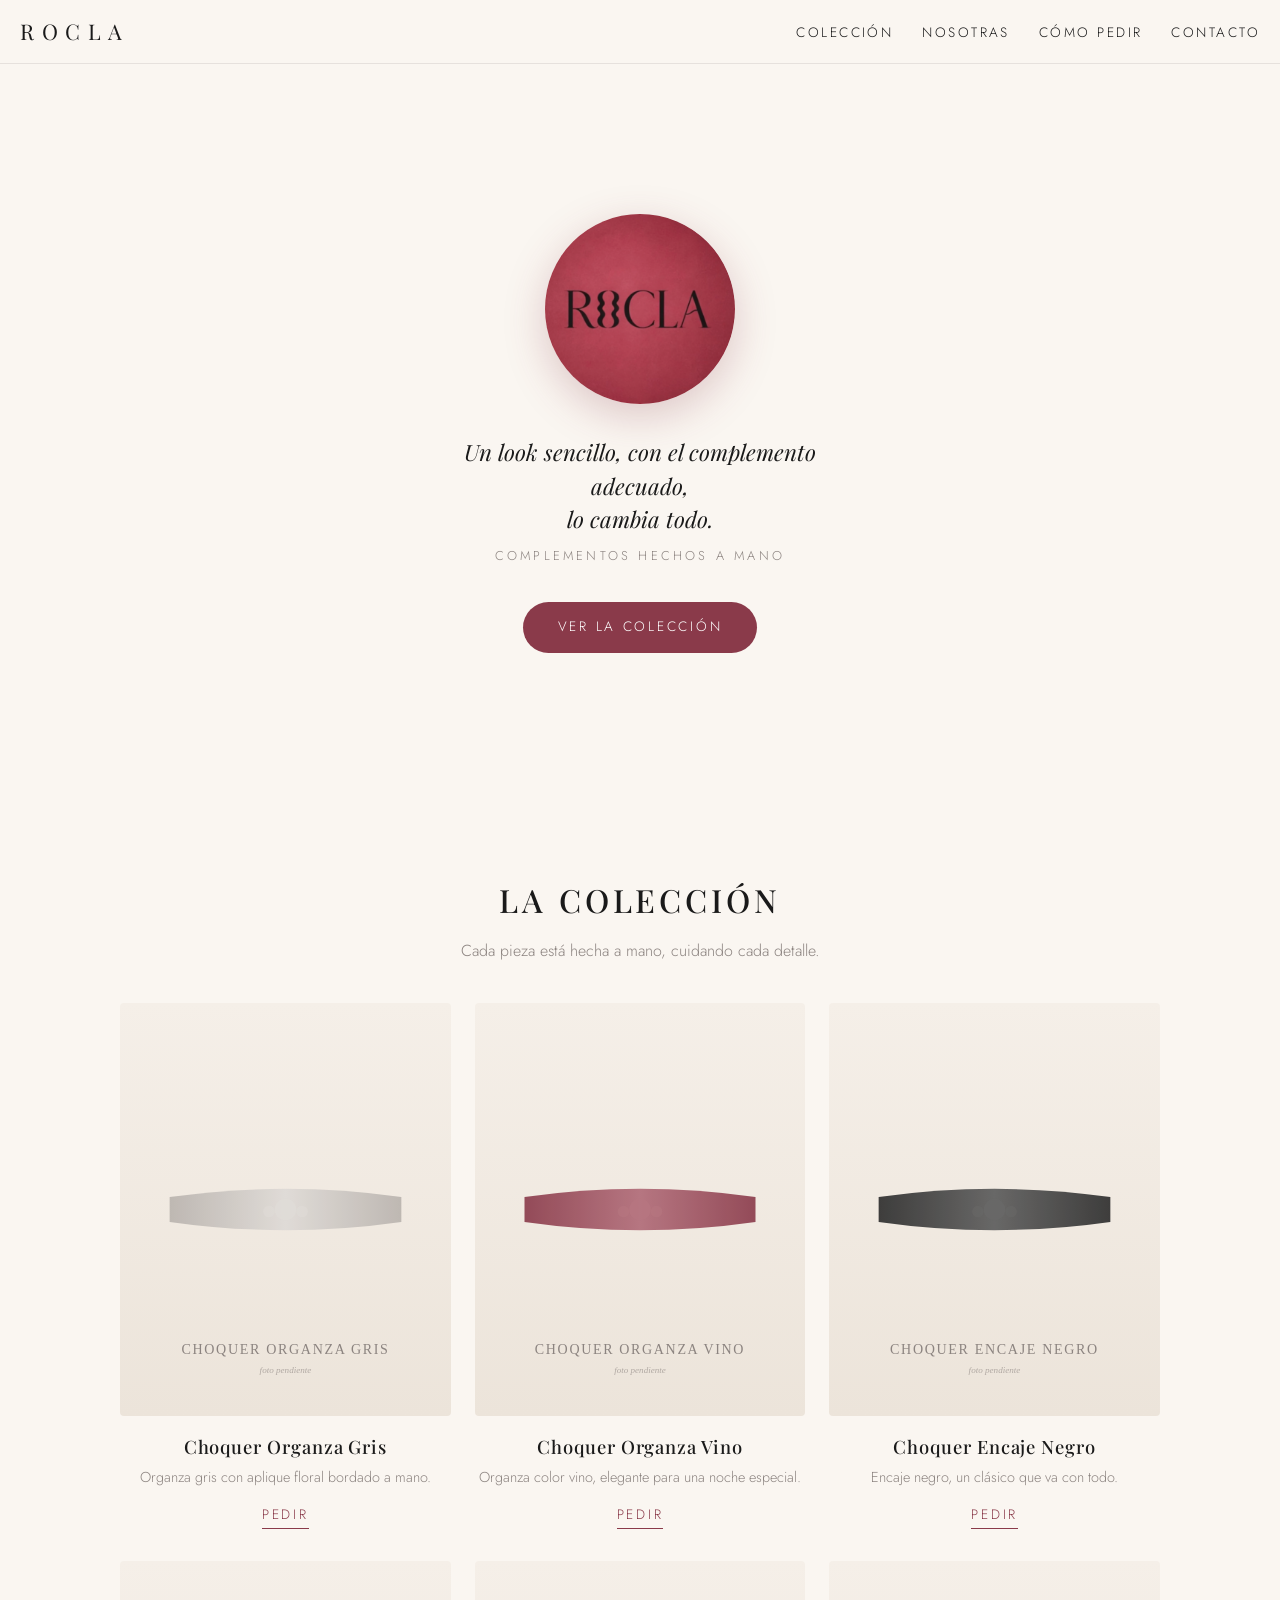
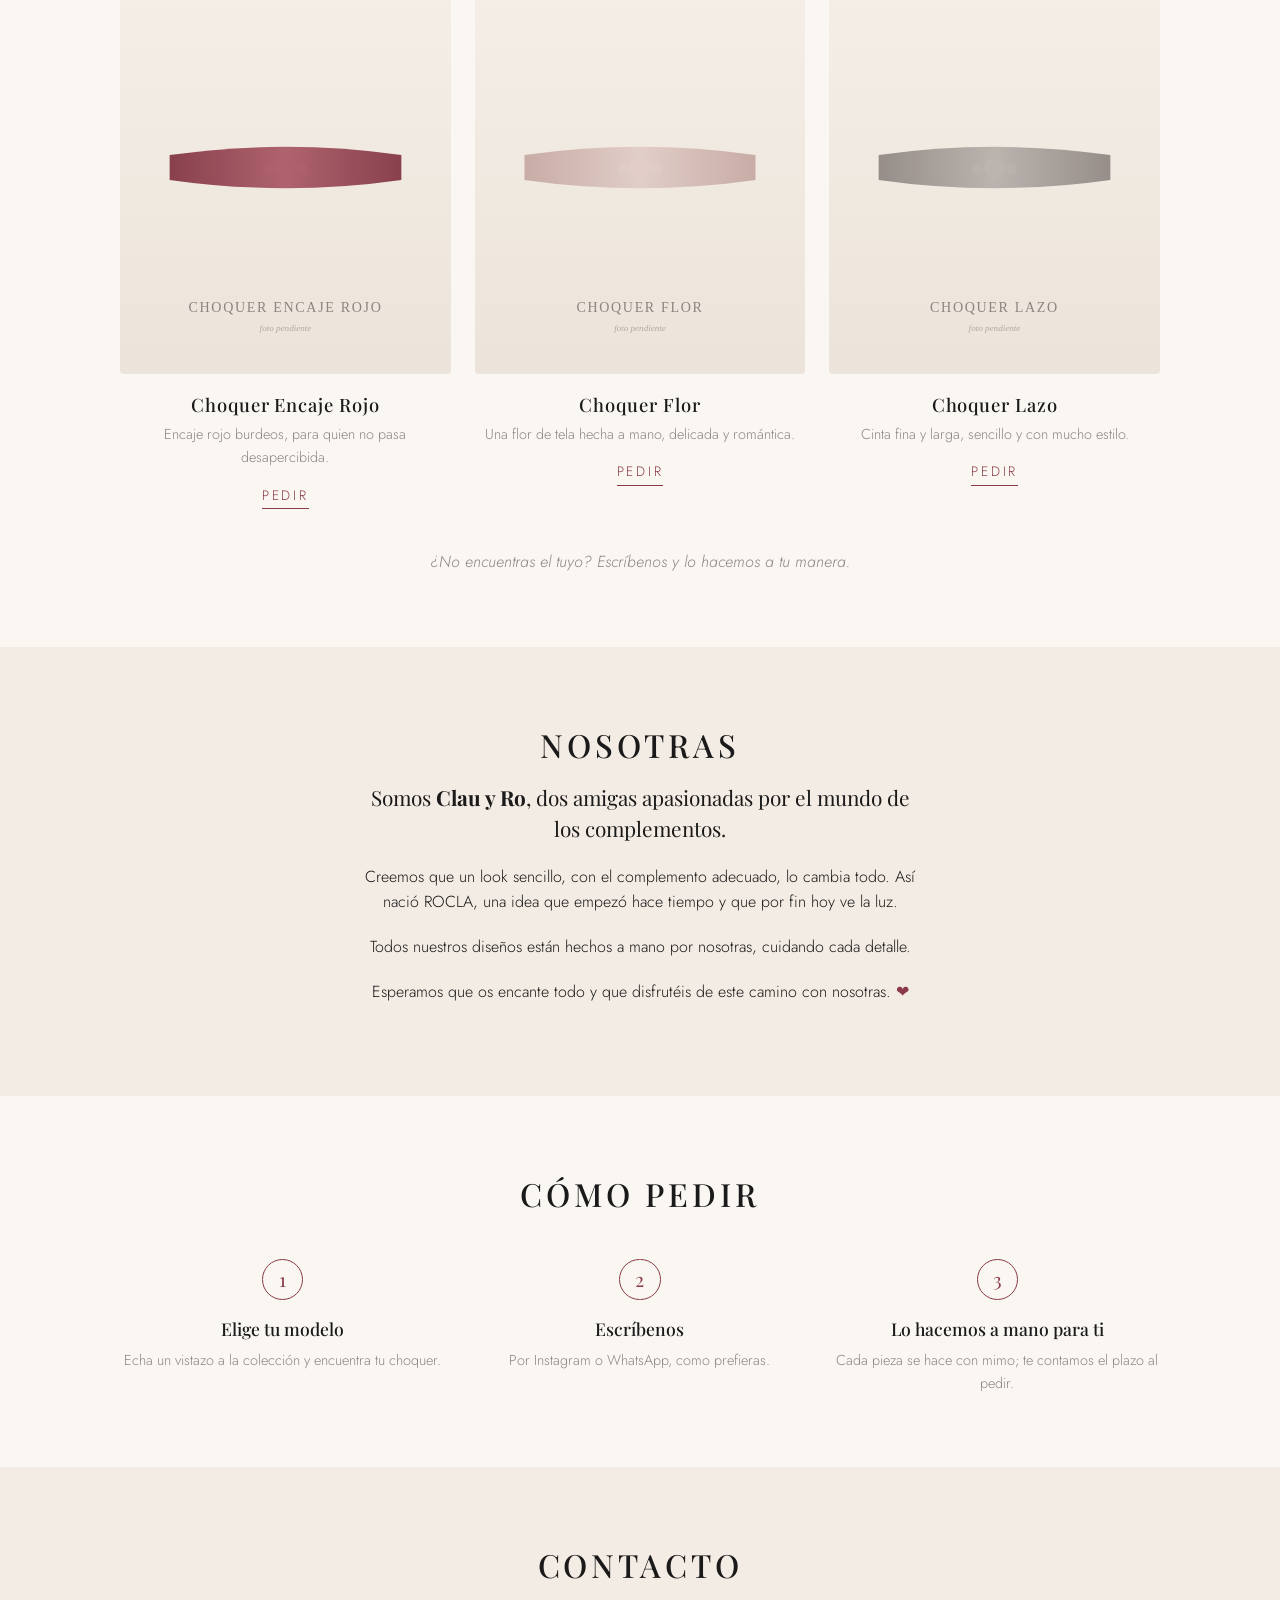
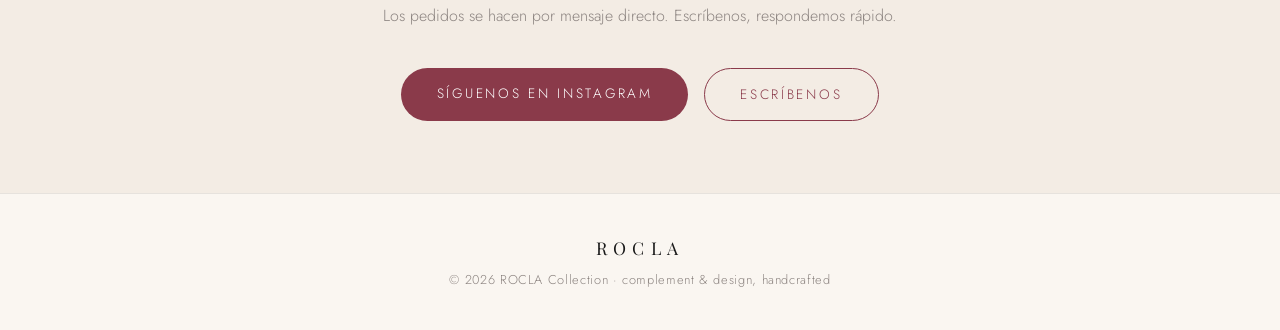
==== index.html @ 117ed4ca "Build one-page showcase site per WEBSITE_PLAN.md Static HTML/CSS/JS site, no build step: hero with b" ====
<!DOCTYPE html>
<html lang="es">
<head>
  <meta charset="UTF-8">
  <meta name="viewport" content="width=device-width, initial-scale=1.0">
  <title>ROCLA — Chokers y complementos hechos a mano</title>
  <meta name="description" content="ROCLA Collection: chokers de organza y encaje hechos a mano por Clau y Ro. Un look sencillo, con el complemento adecuado, lo cambia todo.">

  <meta property="og:type" content="website">
  <meta property="og:title" content="ROCLA — Chokers y complementos hechos a mano">
  <meta property="og:description" content="Chokers de organza y encaje hechos a mano. Un look sencillo, con el complemento adecuado, lo cambia todo.">
  <meta property="og:image" content="images/og.jpg">
  <meta name="twitter:card" content="summary_large_image">

  <link rel="icon" href="favicon.png" type="image/png">
  <link rel="apple-touch-icon" href="images/apple-touch-icon.png">

  <link rel="preconnect" href="https://fonts.googleapis.com">
  <link rel="preconnect" href="https://fonts.gstatic.com" crossorigin>
  <link href="https://fonts.googleapis.com/css2?family=Playfair+Display:ital,wght@0,400;0,500;1,400&family=Jost:wght@300;400;500&display=swap" rel="stylesheet">

  <link rel="stylesheet" href="styles.css">
</head>
<body>

<header class="site-header">
  <a class="brand" href="#inicio">ROCLA</a>
  <nav class="site-nav" id="nav">
    <a href="#coleccion">Colección</a>
    <a href="#nosotras">Nosotras</a>
    <a href="#como-pedir">Cómo pedir</a>
    <a href="#contacto">Contacto</a>
  </nav>
  <button class="nav-toggle" id="navToggle" aria-label="Abrir menú" aria-expanded="false">
    <span></span><span></span>
  </button>
</header>

<main>

  <!-- ============ Hero ============ -->
  <section class="hero" id="inicio">
    <img class="hero-logo" src="images/logo-circle.png" alt="ROCLA Collection — logotipo">
    <p class="hero-tagline">Un look sencillo, con el complemento adecuado,<br>lo cambia&nbsp;todo.</p>
    <p class="hero-sub">Complementos hechos a mano</p>
    <a class="btn" href="#coleccion">Ver la colección</a>
  </section>

  <!-- ============ La colección ============ -->
  <section class="section" id="coleccion">
    <h2>La colección</h2>
    <p class="section-intro">Cada pieza está hecha a mano, cuidando cada detalle.</p>

    <div class="grid">
      <!-- Cuando lleguen las fotos reales: sustituir el src del <img> por images/<modelo>.jpg -->
      <article class="card">
        <button class="card-photo" data-lightbox aria-label="Ampliar foto de Choquer Organza Gris">
          <img src="images/organza-gris.svg" alt="Choquer Organza Gris — choker de organza gris con aplique floral bordado" loading="lazy">
        </button>
        <h3>Choquer Organza Gris</h3>
        <p>Organza gris con aplique floral bordado a mano.</p>
        <a class="pedir" data-modelo="Organza Gris" href="https://ig.me/m/roclacollection" target="_blank" rel="noopener">Pedir</a>
      </article>

      <article class="card">
        <button class="card-photo" data-lightbox aria-label="Ampliar foto de Choquer Organza Vino">
          <img src="images/organza-vino.svg" alt="Choquer Organza Vino — choker de organza color vino con aplique bordado" loading="lazy">
        </button>
        <h3>Choquer Organza Vino</h3>
        <p>Organza color vino, elegante para una noche especial.</p>
        <a class="pedir" data-modelo="Organza Vino" href="https://ig.me/m/roclacollection" target="_blank" rel="noopener">Pedir</a>
      </article>

      <article class="card">
        <button class="card-photo" data-lightbox aria-label="Ampliar foto de Choquer Encaje Negro">
          <img src="images/encaje-negro.svg" alt="Choquer Encaje Negro — choker de encaje negro" loading="lazy">
        </button>
        <h3>Choquer Encaje Negro</h3>
        <p>Encaje negro, un clásico que va con todo.</p>
        <a class="pedir" data-modelo="Encaje Negro" href="https://ig.me/m/roclacollection" target="_blank" rel="noopener">Pedir</a>
      </article>

      <article class="card">
        <button class="card-photo" data-lightbox aria-label="Ampliar foto de Choquer Encaje Rojo">
          <img src="images/encaje-rojo.svg" alt="Choquer Encaje Rojo — choker de encaje rojo burdeos" loading="lazy">
        </button>
        <h3>Choquer Encaje Rojo</h3>
        <p>Encaje rojo burdeos, para quien no pasa desapercibida.</p>
        <a class="pedir" data-modelo="Encaje Rojo" href="https://ig.me/m/roclacollection" target="_blank" rel="noopener">Pedir</a>
      </article>

      <article class="card">
        <button class="card-photo" data-lightbox aria-label="Ampliar foto de Choquer Flor">
          <img src="images/flor.svg" alt="Choquer Flor — choker con flor de tela hecha a mano" loading="lazy">
        </button>
        <h3>Choquer Flor</h3>
        <p>Una flor de tela hecha a mano, delicada y romántica.</p>
        <a class="pedir" data-modelo="Flor" href="https://ig.me/m/roclacollection" target="_blank" rel="noopener">Pedir</a>
      </article>

      <article class="card">
        <button class="card-photo" data-lightbox aria-label="Ampliar foto de Choquer Lazo">
          <img src="images/lazo.svg" alt="Choquer Lazo — choker fino de cinta larga" loading="lazy">
        </button>
        <h3>Choquer Lazo</h3>
        <p>Cinta fina y larga, sencillo y con mucho estilo.</p>
        <a class="pedir" data-modelo="Lazo" href="https://ig.me/m/roclacollection" target="_blank" rel="noopener">Pedir</a>
      </article>
    </div>

    <p class="grid-note">¿No encuentras el tuyo? Escríbenos y lo hacemos a tu manera.</p>
  </section>

  <!-- ============ Nosotras ============ -->
  <section class="section section-alt" id="nosotras">
    <h2>Nosotras</h2>
    <div class="nosotras-inner">
      <p class="lead">Somos <strong>Clau y Ro</strong>, dos amigas apasionadas por el mundo de los complementos.</p>
      <p>Creemos que un look sencillo, con el complemento adecuado, lo cambia todo. Así nació ROCLA, una idea que empezó hace tiempo y que por fin hoy ve la luz.</p>
      <p>Todos nuestros diseños están hechos a mano por nosotras, cuidando cada detalle.</p>
      <p>Esperamos que os encante todo y que disfrutéis de este camino con nosotras. <span class="heart">❤</span></p>
    </div>
  </section>

  <!-- ============ Cómo pedir ============ -->
  <section class="section" id="como-pedir">
    <h2>Cómo pedir</h2>
    <ol class="steps">
      <li>
        <span class="step-num">1</span>
        <h3>Elige tu modelo</h3>
        <p>Echa un vistazo a la colección y encuentra tu choquer.</p>
      </li>
      <li>
        <span class="step-num">2</span>
        <h3>Escríbenos</h3>
        <p>Por Instagram o WhatsApp, como prefieras.</p>
      </li>
      <li>
        <span class="step-num">3</span>
        <h3>Lo hacemos a mano para ti</h3>
        <p>Cada pieza se hace con mimo; te contamos el plazo al pedir.</p>
      </li>
    </ol>
  </section>

  <!-- ============ Contacto ============ -->
  <section class="section section-alt" id="contacto">
    <h2>Contacto</h2>
    <p class="section-intro">Los pedidos se hacen por mensaje directo. Escríbenos, respondemos rápido.</p>
    <div class="contact-links">
      <a class="btn" href="https://instagram.com/roclacollection" target="_blank" rel="noopener">Síguenos en Instagram</a>
      <a class="btn btn-outline whatsapp-cta" href="https://ig.me/m/roclacollection" target="_blank" rel="noopener">Escríbenos</a>
    </div>
  </section>

</main>

<footer class="site-footer">
  <span class="brand-mark">ROCLA</span>
  <span>© <span id="year">2026</span> ROCLA Collection · complement &amp; design, handcrafted</span>
</footer>

<!-- Lightbox -->
<div class="lightbox" id="lightbox" hidden>
  <button class="lightbox-close" id="lightboxClose" aria-label="Cerrar">&times;</button>
  <img id="lightboxImg" src="" alt="">
</div>

<script src="script.js"></script>
</body>
</html>
---- styles.css ----
/* ROCLA Collection — design tokens (WEBSITE_PLAN.md §3) */
:root {
  --burgundy: #8a3a4a;
  --burgundy-dark: #6f2e3c;
  --bg: #faf6f1;
  --text: #1a1a1a;
  --muted: #8c8480;
  --serif: "Playfair Display", Georgia, serif;
  --sans: "Jost", "Helvetica Neue", Arial, sans-serif;
}

* { box-sizing: border-box; margin: 0; padding: 0; }

html { scroll-behavior: smooth; }

body {
  font-family: var(--sans);
  font-weight: 300;
  color: var(--text);
  background: var(--bg);
  line-height: 1.6;
}

img { max-width: 100%; display: block; }

h1, h2, h3 { font-family: var(--serif); font-weight: 500; }

h2 {
  font-size: 2rem;
  text-align: center;
  letter-spacing: 0.12em;
  text-transform: uppercase;
  margin-bottom: 0.75rem;
}

/* ---------- Header ---------- */
.site-header {
  position: sticky;
  top: 0;
  z-index: 20;
  display: flex;
  align-items: center;
  justify-content: space-between;
  padding: 0.9rem 1.25rem;
  background: rgba(250, 246, 241, 0.92);
  backdrop-filter: blur(6px);
  border-bottom: 1px solid rgba(140, 132, 128, 0.18);
}

.brand {
  font-family: var(--serif);
  font-size: 1.35rem;
  letter-spacing: 0.35em;
  text-decoration: none;
  color: var(--text);
}

.site-nav a {
  font-size: 0.85rem;
  letter-spacing: 0.18em;
  text-transform: uppercase;
  text-decoration: none;
  color: var(--text);
  margin-left: 1.5rem;
  transition: color 0.2s;
}

.site-nav a:hover, .site-nav a:focus { color: var(--burgundy); }

.nav-toggle {
  display: none;
  background: none;
  border: none;
  cursor: pointer;
  padding: 0.5rem;
}

.nav-toggle span {
  display: block;
  width: 22px;
  height: 2px;
  background: var(--text);
  margin: 5px 0;
  transition: transform 0.25s;
}

/* ---------- Hero ---------- */
.hero {
  min-height: 82vh;
  display: flex;
  flex-direction: column;
  align-items: center;
  justify-content: center;
  text-align: center;
  padding: 3rem 1.5rem;
}

.hero-logo {
  width: 190px;
  height: 190px;
  border-radius: 50%;
  box-shadow: 0 12px 40px rgba(138, 58, 74, 0.25);
  margin-bottom: 2rem;
}

.hero-tagline {
  font-family: var(--serif);
  font-style: italic;
  font-size: 1.4rem;
  line-height: 1.5;
  max-width: 34ch;
  margin-bottom: 0.6rem;
}

.hero-sub {
  color: var(--muted);
  letter-spacing: 0.25em;
  text-transform: uppercase;
  font-size: 0.8rem;
  margin-bottom: 2.2rem;
}

/* ---------- Buttons ---------- */
.btn {
  display: inline-block;
  background: var(--burgundy);
  color: #fff;
  text-decoration: none;
  font-size: 0.85rem;
  letter-spacing: 0.2em;
  text-transform: uppercase;
  padding: 0.9rem 2.2rem;
  border-radius: 2rem;
  transition: background 0.2s;
}

.btn:hover, .btn:focus { background: var(--burgundy-dark); }

.btn-outline {
  background: transparent;
  color: var(--burgundy);
  border: 1px solid var(--burgundy);
}

.btn-outline:hover, .btn-outline:focus { background: var(--burgundy); color: #fff; }

/* ---------- Sections ---------- */
.section { padding: 4.5rem 1.25rem; max-width: 1080px; margin: 0 auto; }

.section-alt {
  max-width: none;
  background: #f3ece4;
}

.section-alt > * { max-width: 1080px; margin-left: auto; margin-right: auto; }

.section-intro {
  text-align: center;
  color: var(--muted);
  margin-bottom: 2.5rem;
}

/* ---------- Collection grid ---------- */
.grid {
  display: grid;
  grid-template-columns: repeat(auto-fill, minmax(250px, 1fr));
  gap: 2rem 1.5rem;
}

.card { text-align: center; }

.card-photo {
  display: block;
  width: 100%;
  border: none;
  padding: 0;
  cursor: zoom-in;
  background: none;
  border-radius: 4px;
  overflow: hidden;
}

.card-photo img {
  width: 100%;
  aspect-ratio: 4 / 5;
  object-fit: cover;
  transition: transform 0.4s ease;
}

.card-photo:hover img, .card-photo:focus img { transform: scale(1.03); }

.card h3 {
  font-size: 1.15rem;
  margin: 1rem 0 0.25rem;
  letter-spacing: 0.05em;
}

.card p { font-size: 0.9rem; color: var(--muted); margin-bottom: 0.75rem; }

.pedir {
  display: inline-block;
  color: var(--burgundy);
  text-decoration: none;
  font-size: 0.85rem;
  letter-spacing: 0.2em;
  text-transform: uppercase;
  border-bottom: 1px solid var(--burgundy);
  padding-bottom: 2px;
  transition: color 0.2s, border-color 0.2s;
}

.pedir:hover, .pedir:focus { color: var(--burgundy-dark); border-color: var(--burgundy-dark); }

.grid-note {
  text-align: center;
  color: var(--muted);
  font-style: italic;
  margin-top: 2.5rem;
}

/* ---------- Nosotras ---------- */
.nosotras-inner {
  max-width: 560px;
  text-align: center;
}

.nosotras-inner p { margin-bottom: 1.2rem; }

.nosotras-inner .lead {
  font-family: var(--serif);
  font-size: 1.3rem;
  line-height: 1.5;
}

.heart { color: var(--burgundy); }

/* ---------- Steps ---------- */
.steps {
  list-style: none;
  display: grid;
  grid-template-columns: repeat(auto-fit, minmax(220px, 1fr));
  gap: 2rem;
  margin-top: 2.5rem;
  text-align: center;
}

.step-num {
  display: inline-flex;
  align-items: center;
  justify-content: center;
  width: 2.6rem;
  height: 2.6rem;
  border-radius: 50%;
  border: 1px solid var(--burgundy);
  color: var(--burgundy);
  font-family: var(--serif);
  font-size: 1.2rem;
  margin-bottom: 0.9rem;
}

.steps h3 { font-size: 1.1rem; margin-bottom: 0.4rem; }
.steps p { font-size: 0.9rem; color: var(--muted); }

/* ---------- Contact ---------- */
.contact-links {
  display: flex;
  flex-wrap: wrap;
  gap: 1rem;
  justify-content: center;
}

/* ---------- Footer ---------- */
.site-footer {
  display: flex;
  flex-direction: column;
  align-items: center;
  gap: 0.5rem;
  padding: 2.5rem 1.25rem;
  border-top: 1px solid rgba(140, 132, 128, 0.18);
  color: var(--muted);
  font-size: 0.8rem;
  letter-spacing: 0.05em;
  text-align: center;
}

.brand-mark {
  font-family: var(--serif);
  font-size: 1.1rem;
  letter-spacing: 0.35em;
  color: var(--text);
}

/* ---------- Lightbox ---------- */
.lightbox[hidden] { display: none; }

.lightbox {
  position: fixed;
  inset: 0;
  z-index: 50;
  background: rgba(26, 26, 26, 0.92);
  display: flex;
  align-items: center;
  justify-content: center;
  padding: 1.5rem;
}

.lightbox img {
  max-height: 88vh;
  max-width: 100%;
  border-radius: 4px;
}

.lightbox-close {
  position: absolute;
  top: 0.75rem;
  right: 1.25rem;
  background: none;
  border: none;
  color: #fff;
  font-size: 2.5rem;
  line-height: 1;
  cursor: pointer;
}

/* ---------- Mobile ---------- */
@media (max-width: 640px) {
  .nav-toggle { display: block; }

  .site-nav {
    display: none;
    position: absolute;
    top: 100%;
    left: 0;
    right: 0;
    background: var(--bg);
    border-bottom: 1px solid rgba(140, 132, 128, 0.18);
    padding: 1rem 1.25rem 1.5rem;
  }

  .site-nav.open { display: flex; flex-direction: column; gap: 1rem; }
  .site-nav a { margin: 0; }

  .hero { min-height: 74vh; }
  .hero-logo { width: 150px; height: 150px; }
  h2 { font-size: 1.6rem; }
  .section { padding: 3.5rem 1.25rem; }
}
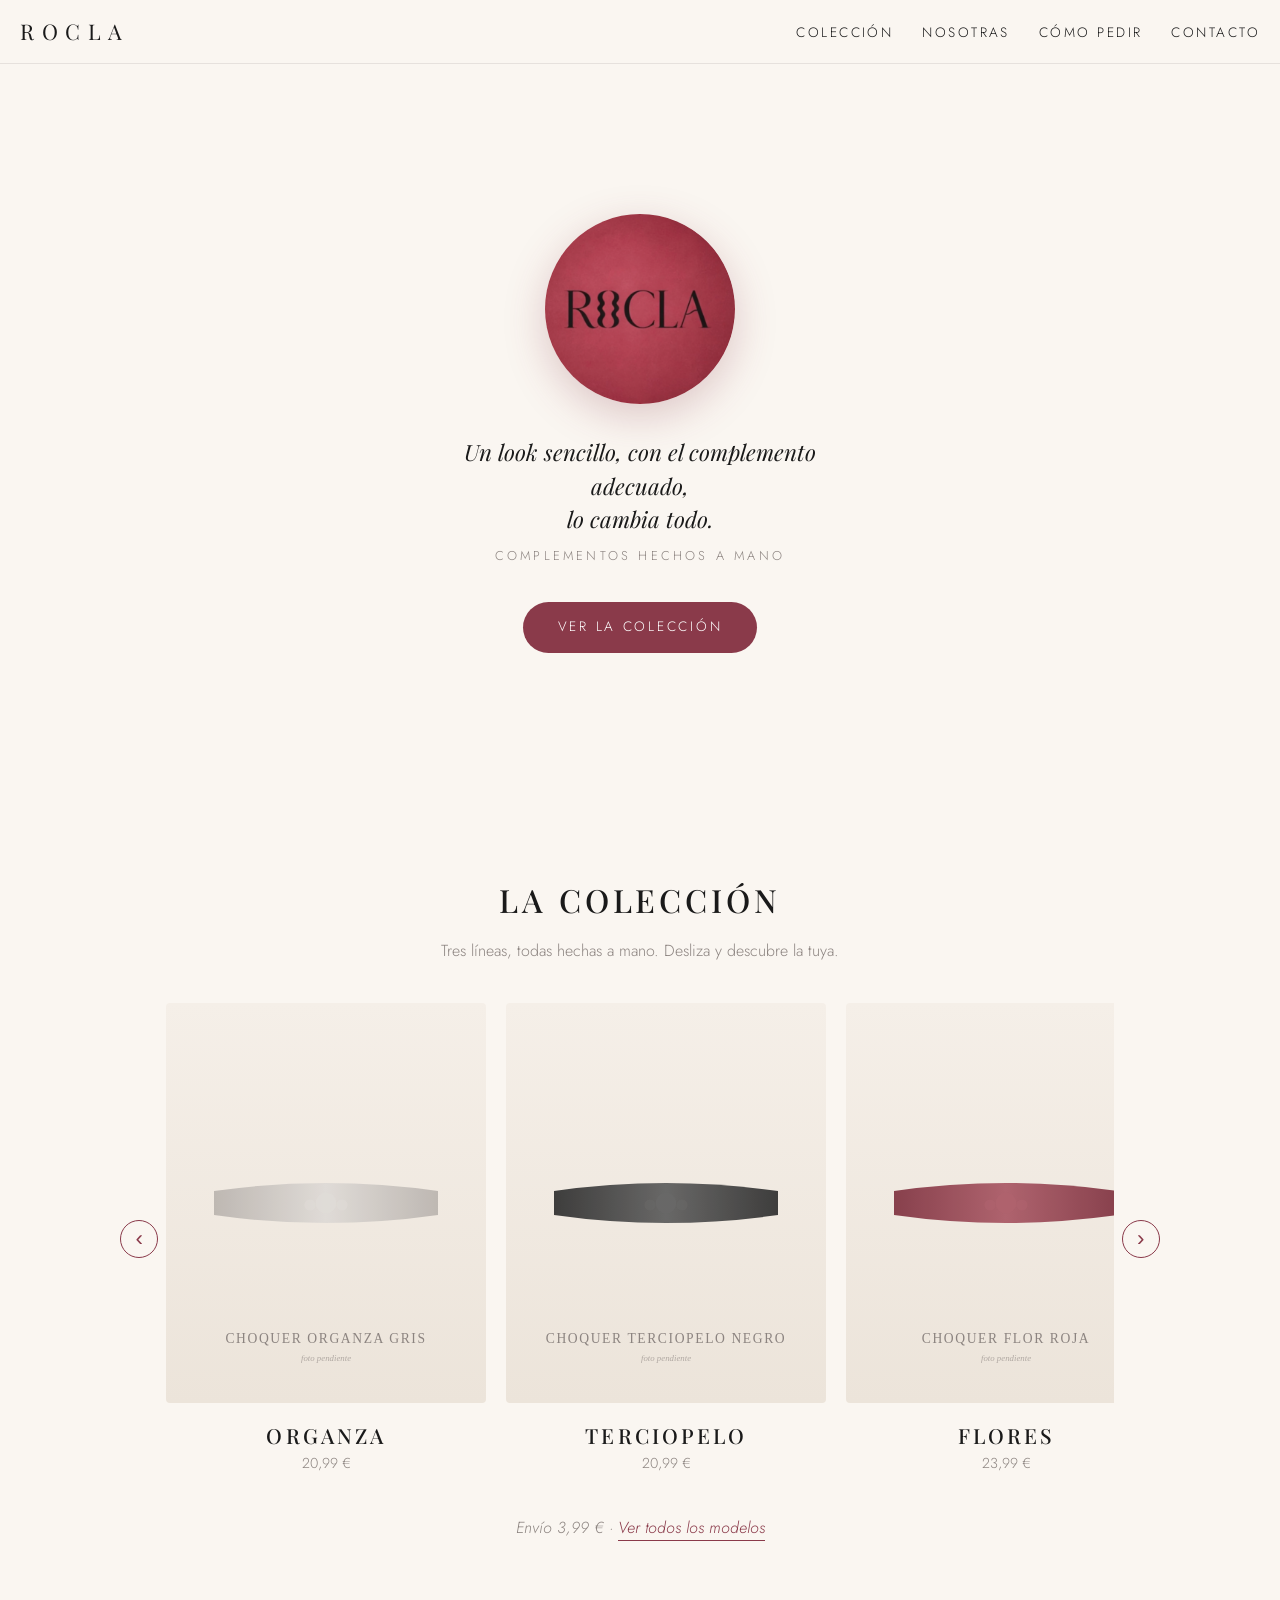
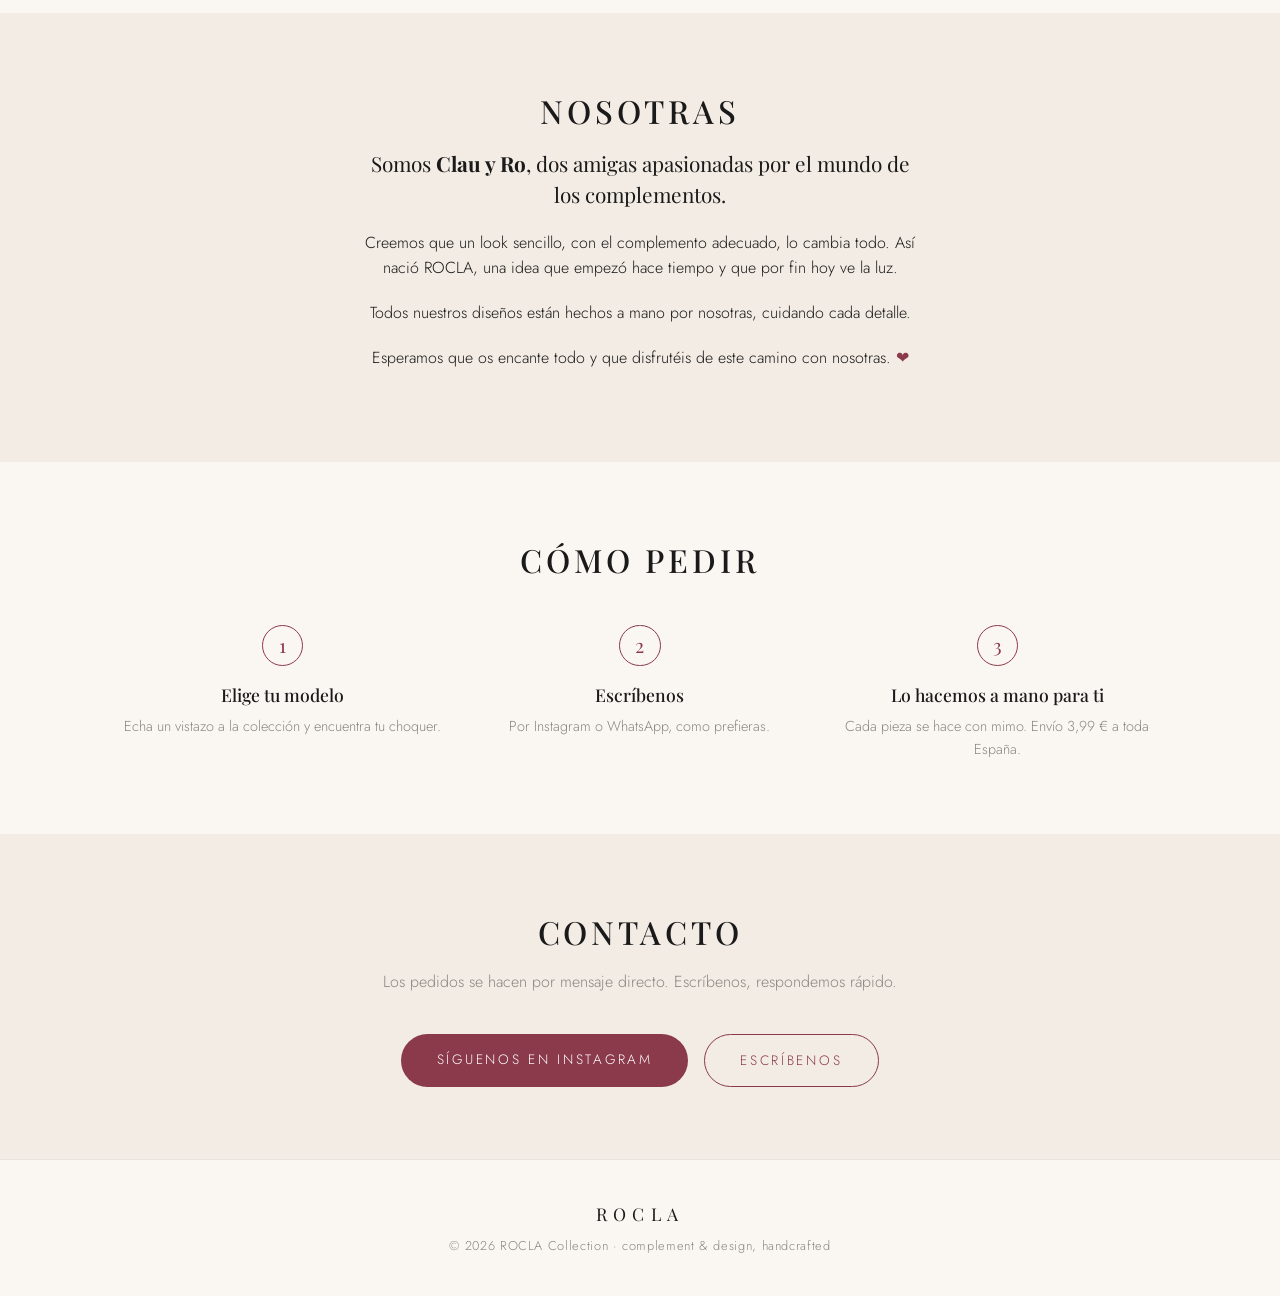
==== commit 5cf53cdb: "Restructure: carousel home + collection page by product line, add prices Home now shows a swipeable " ====
--- a/index.html
+++ b/index.html
@@ -4,11 +4,11 @@
   <meta charset="UTF-8">
   <meta name="viewport" content="width=device-width, initial-scale=1.0">
   <title>ROCLA — Chokers y complementos hechos a mano</title>
-  <meta name="description" content="ROCLA Collection: chokers de organza y encaje hechos a mano por Clau y Ro. Un look sencillo, con el complemento adecuado, lo cambia todo.">
+  <meta name="description" content="ROCLA Collection: chokers de organza, terciopelo y flores hechos a mano por Clau y Ro. Un look sencillo, con el complemento adecuado, lo cambia todo.">
 
   <meta property="og:type" content="website">
   <meta property="og:title" content="ROCLA — Chokers y complementos hechos a mano">
-  <meta property="og:description" content="Chokers de organza y encaje hechos a mano. Un look sencillo, con el complemento adecuado, lo cambia todo.">
+  <meta property="og:description" content="Chokers de organza, terciopelo y flores hechos a mano. Un look sencillo, con el complemento adecuado, lo cambia todo.">
   <meta property="og:image" content="images/og.jpg">
   <meta name="twitter:card" content="summary_large_image">
 
@@ -24,9 +24,9 @@
 <body>
 
 <header class="site-header">
-  <a class="brand" href="#inicio">ROCLA</a>
+  <a class="brand" href="index.html">ROCLA</a>
   <nav class="site-nav" id="nav">
-    <a href="#coleccion">Colección</a>
+    <a href="coleccion.html">Colección</a>
     <a href="#nosotras">Nosotras</a>
     <a href="#como-pedir">Cómo pedir</a>
     <a href="#contacto">Contacto</a>
@@ -43,72 +43,37 @@
     <img class="hero-logo" src="images/logo-circle.png" alt="ROCLA Collection — logotipo">
     <p class="hero-tagline">Un look sencillo, con el complemento adecuado,<br>lo cambia&nbsp;todo.</p>
     <p class="hero-sub">Complementos hechos a mano</p>
-    <a class="btn" href="#coleccion">Ver la colección</a>
+    <a class="btn" href="coleccion.html">Ver la colección</a>
   </section>
 
-  <!-- ============ La colección ============ -->
-  <section class="section" id="coleccion">
+  <!-- ============ Carousel: product lines ============ -->
+  <section class="section" id="lineas">
     <h2>La colección</h2>
-    <p class="section-intro">Cada pieza está hecha a mano, cuidando cada detalle.</p>
+    <p class="section-intro">Tres líneas, todas hechas a mano. Desliza y descubre la tuya.</p>
 
-    <div class="grid">
-      <!-- Cuando lleguen las fotos reales: sustituir el src del <img> por images/<modelo>.jpg -->
-      <article class="card">
-        <button class="card-photo" data-lightbox aria-label="Ampliar foto de Choquer Organza Gris">
-          <img src="images/organza-gris.svg" alt="Choquer Organza Gris — choker de organza gris con aplique floral bordado" loading="lazy">
-        </button>
-        <h3>Choquer Organza Gris</h3>
-        <p>Organza gris con aplique floral bordado a mano.</p>
-        <a class="pedir" data-modelo="Organza Gris" href="https://ig.me/m/roclacollection" target="_blank" rel="noopener">Pedir</a>
-      </article>
-
-      <article class="card">
-        <button class="card-photo" data-lightbox aria-label="Ampliar foto de Choquer Organza Vino">
-          <img src="images/organza-vino.svg" alt="Choquer Organza Vino — choker de organza color vino con aplique bordado" loading="lazy">
-        </button>
-        <h3>Choquer Organza Vino</h3>
-        <p>Organza color vino, elegante para una noche especial.</p>
-        <a class="pedir" data-modelo="Organza Vino" href="https://ig.me/m/roclacollection" target="_blank" rel="noopener">Pedir</a>
-      </article>
-
-      <article class="card">
-        <button class="card-photo" data-lightbox aria-label="Ampliar foto de Choquer Encaje Negro">
-          <img src="images/encaje-negro.svg" alt="Choquer Encaje Negro — choker de encaje negro" loading="lazy">
-        </button>
-        <h3>Choquer Encaje Negro</h3>
-        <p>Encaje negro, un clásico que va con todo.</p>
-        <a class="pedir" data-modelo="Encaje Negro" href="https://ig.me/m/roclacollection" target="_blank" rel="noopener">Pedir</a>
-      </article>
-
-      <article class="card">
-        <button class="card-photo" data-lightbox aria-label="Ampliar foto de Choquer Encaje Rojo">
-          <img src="images/encaje-rojo.svg" alt="Choquer Encaje Rojo — choker de encaje rojo burdeos" loading="lazy">
-        </button>
-        <h3>Choquer Encaje Rojo</h3>
-        <p>Encaje rojo burdeos, para quien no pasa desapercibida.</p>
-        <a class="pedir" data-modelo="Encaje Rojo" href="https://ig.me/m/roclacollection" target="_blank" rel="noopener">Pedir</a>
-      </article>
-
-      <article class="card">
-        <button class="card-photo" data-lightbox aria-label="Ampliar foto de Choquer Flor">
-          <img src="images/flor.svg" alt="Choquer Flor — choker con flor de tela hecha a mano" loading="lazy">
-        </button>
-        <h3>Choquer Flor</h3>
-        <p>Una flor de tela hecha a mano, delicada y romántica.</p>
-        <a class="pedir" data-modelo="Flor" href="https://ig.me/m/roclacollection" target="_blank" rel="noopener">Pedir</a>
-      </article>
-
-      <article class="card">
-        <button class="card-photo" data-lightbox aria-label="Ampliar foto de Choquer Lazo">
-          <img src="images/lazo.svg" alt="Choquer Lazo — choker fino de cinta larga" loading="lazy">
-        </button>
-        <h3>Choquer Lazo</h3>
-        <p>Cinta fina y larga, sencillo y con mucho estilo.</p>
-        <a class="pedir" data-modelo="Lazo" href="https://ig.me/m/roclacollection" target="_blank" rel="noopener">Pedir</a>
-      </article>
+    <div class="carousel">
+      <button class="carousel-arrow prev" id="carouselPrev" aria-label="Anterior">&#8249;</button>
+      <div class="carousel-track" id="carouselTrack">
+        <a class="slide" href="coleccion.html#organza">
+          <img src="images/organza-gris.svg" alt="Línea Organza — chokers de organza con apliques bordados" loading="lazy">
+          <h3>Organza</h3>
+          <p class="slide-price">20,99&nbsp;€</p>
+        </a>
+        <a class="slide" href="coleccion.html#terciopelo">
+          <img src="images/terciopelo-negro.svg" alt="Línea Terciopelo — chokers de terciopelo" loading="lazy">
+          <h3>Terciopelo</h3>
+          <p class="slide-price">20,99&nbsp;€</p>
+        </a>
+        <a class="slide" href="coleccion.html#flores">
+          <img src="images/flor-roja.svg" alt="Línea Flores — chokers con flores de tela hechas a mano" loading="lazy">
+          <h3>Flores</h3>
+          <p class="slide-price">23,99&nbsp;€</p>
+        </a>
+      </div>
+      <button class="carousel-arrow next" id="carouselNext" aria-label="Siguiente">&#8250;</button>
     </div>
 
-    <p class="grid-note">¿No encuentras el tuyo? Escríbenos y lo hacemos a tu manera.</p>
+    <p class="grid-note">Envío 3,99&nbsp;€ · <a class="text-link" href="coleccion.html">Ver todos los modelos</a></p>
   </section>
 
   <!-- ============ Nosotras ============ -->
@@ -139,7 +104,7 @@
       <li>
         <span class="step-num">3</span>
         <h3>Lo hacemos a mano para ti</h3>
-        <p>Cada pieza se hace con mimo; te contamos el plazo al pedir.</p>
+        <p>Cada pieza se hace con mimo. Envío 3,99&nbsp;€ a toda España.</p>
       </li>
     </ol>
   </section>
@@ -161,12 +126,6 @@
   <span>© <span id="year">2026</span> ROCLA Collection · complement &amp; design, handcrafted</span>
 </footer>
 
-<!-- Lightbox -->
-<div class="lightbox" id="lightbox" hidden>
-  <button class="lightbox-close" id="lightboxClose" aria-label="Cerrar">&times;</button>
-  <img id="lightboxImg" src="" alt="">
-</div>
-
 <script src="script.js"></script>
 </body>
 </html>
--- a/styles.css
+++ b/styles.css
@@ -217,6 +217,96 @@
   font-style: italic;
   margin-top: 2.5rem;
 }
+
+/* ---------- Carousel (portada) ---------- */
+.carousel {
+  position: relative;
+  display: flex;
+  align-items: center;
+  gap: 0.5rem;
+}
+
+.carousel-track {
+  display: flex;
+  gap: 1.25rem;
+  overflow-x: auto;
+  scroll-snap-type: x mandatory;
+  scroll-behavior: smooth;
+  -webkit-overflow-scrolling: touch;
+  scrollbar-width: none;
+  flex: 1;
+}
+
+.carousel-track::-webkit-scrollbar { display: none; }
+
+.slide {
+  flex: 0 0 min(78%, 320px);
+  scroll-snap-align: center;
+  text-decoration: none;
+  color: var(--text);
+  text-align: center;
+}
+
+.slide img {
+  width: 100%;
+  aspect-ratio: 4 / 5;
+  object-fit: cover;
+  border-radius: 4px;
+  transition: transform 0.4s ease;
+}
+
+.slide:hover img, .slide:focus img { transform: scale(1.03); }
+
+.slide h3 {
+  font-size: 1.3rem;
+  letter-spacing: 0.15em;
+  text-transform: uppercase;
+  margin-top: 1rem;
+}
+
+.slide-price { color: var(--muted); font-size: 0.9rem; }
+
+.carousel-arrow {
+  flex: 0 0 auto;
+  background: none;
+  border: 1px solid var(--burgundy);
+  color: var(--burgundy);
+  width: 2.4rem;
+  height: 2.4rem;
+  border-radius: 50%;
+  font-size: 1.4rem;
+  line-height: 1;
+  cursor: pointer;
+  transition: background 0.2s, color 0.2s;
+}
+
+.carousel-arrow:hover, .carousel-arrow:focus { background: var(--burgundy); color: #fff; }
+
+/* ---------- Collection page ---------- */
+.page-head { padding-bottom: 0.5rem; }
+
+.page-title {
+  font-size: 2.2rem;
+  text-align: center;
+  letter-spacing: 0.12em;
+  text-transform: uppercase;
+  margin-bottom: 0.75rem;
+}
+
+.linea { padding-top: 2.5rem; padding-bottom: 2.5rem; }
+
+.linea h2 { font-size: 1.5rem; }
+
+.price { color: var(--text); font-weight: 400; margin-bottom: 0.75rem; }
+
+.text-link {
+  color: var(--burgundy);
+  text-decoration: none;
+  border-bottom: 1px solid var(--burgundy);
+  padding-bottom: 1px;
+}
+
+.text-link:hover, .text-link:focus { color: var(--burgundy-dark); border-color: var(--burgundy-dark); }
 
 /* ---------- Nosotras ---------- */
 .nosotras-inner {
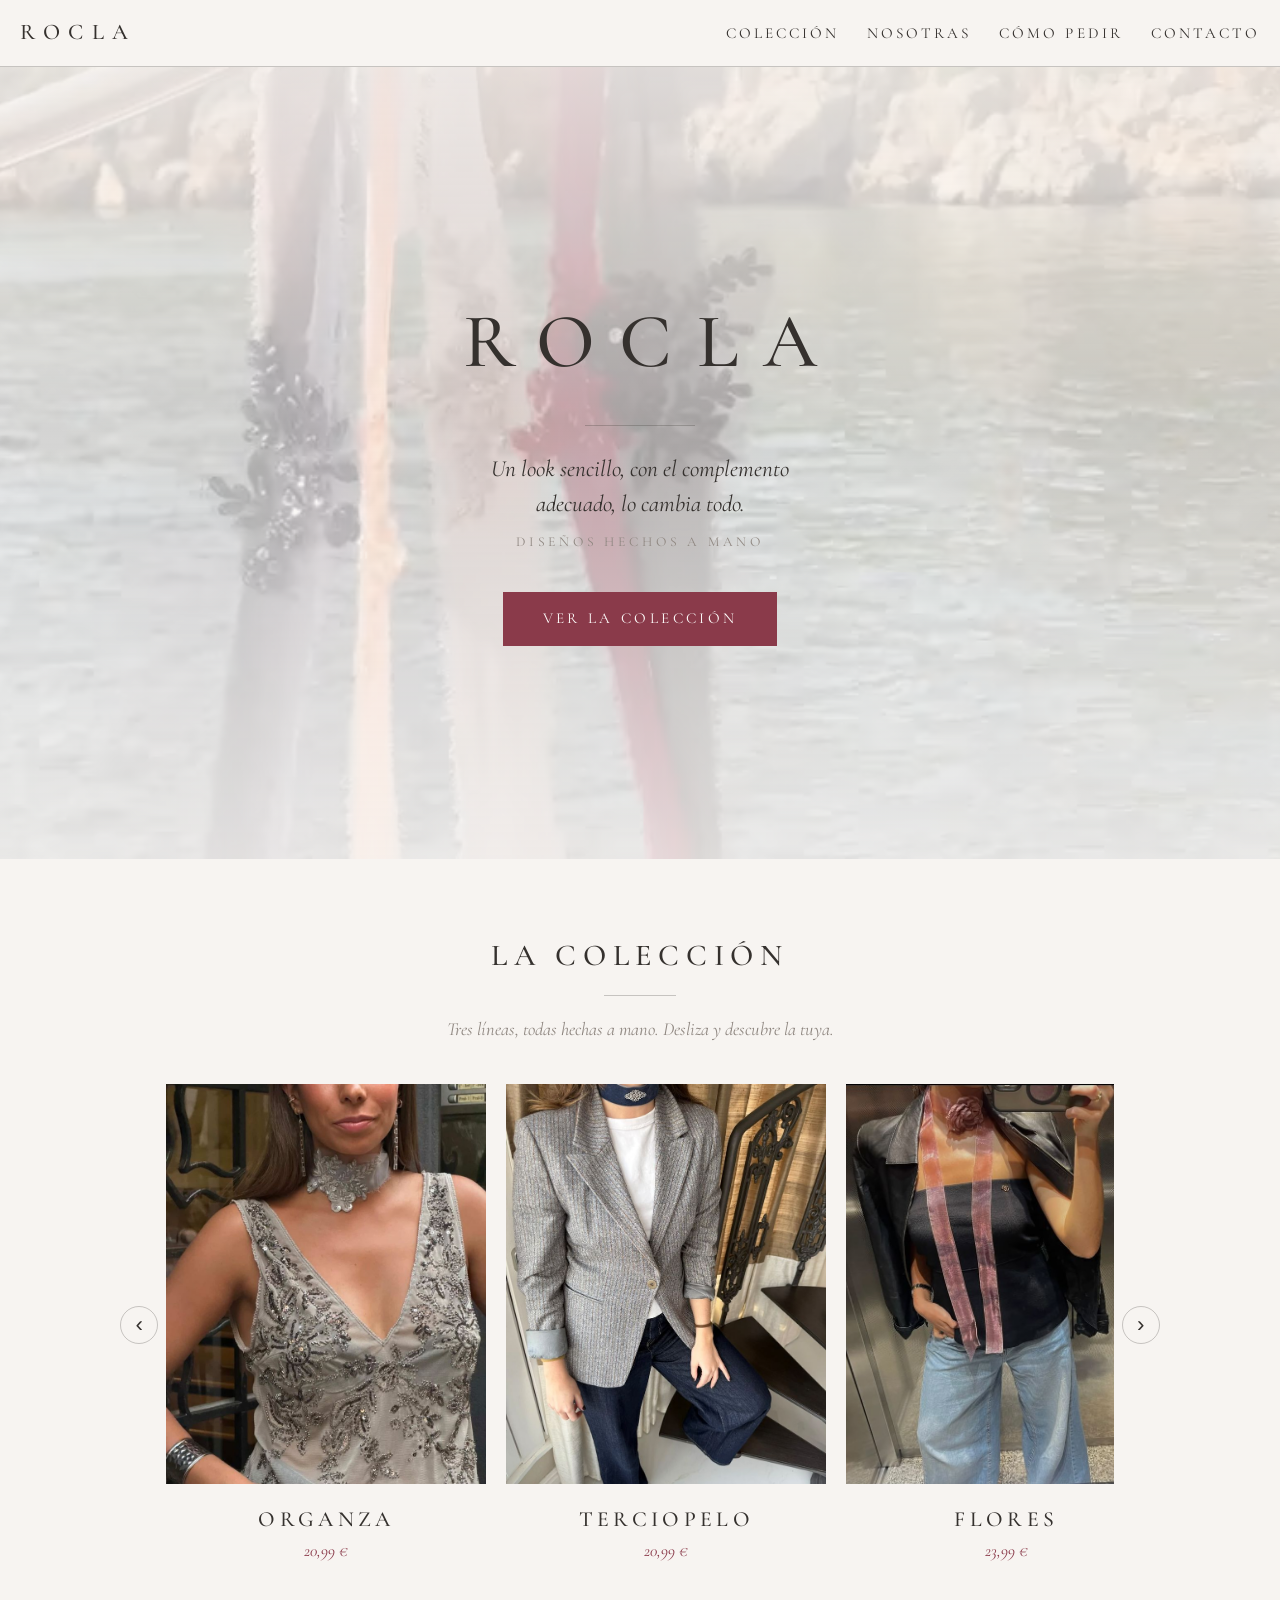
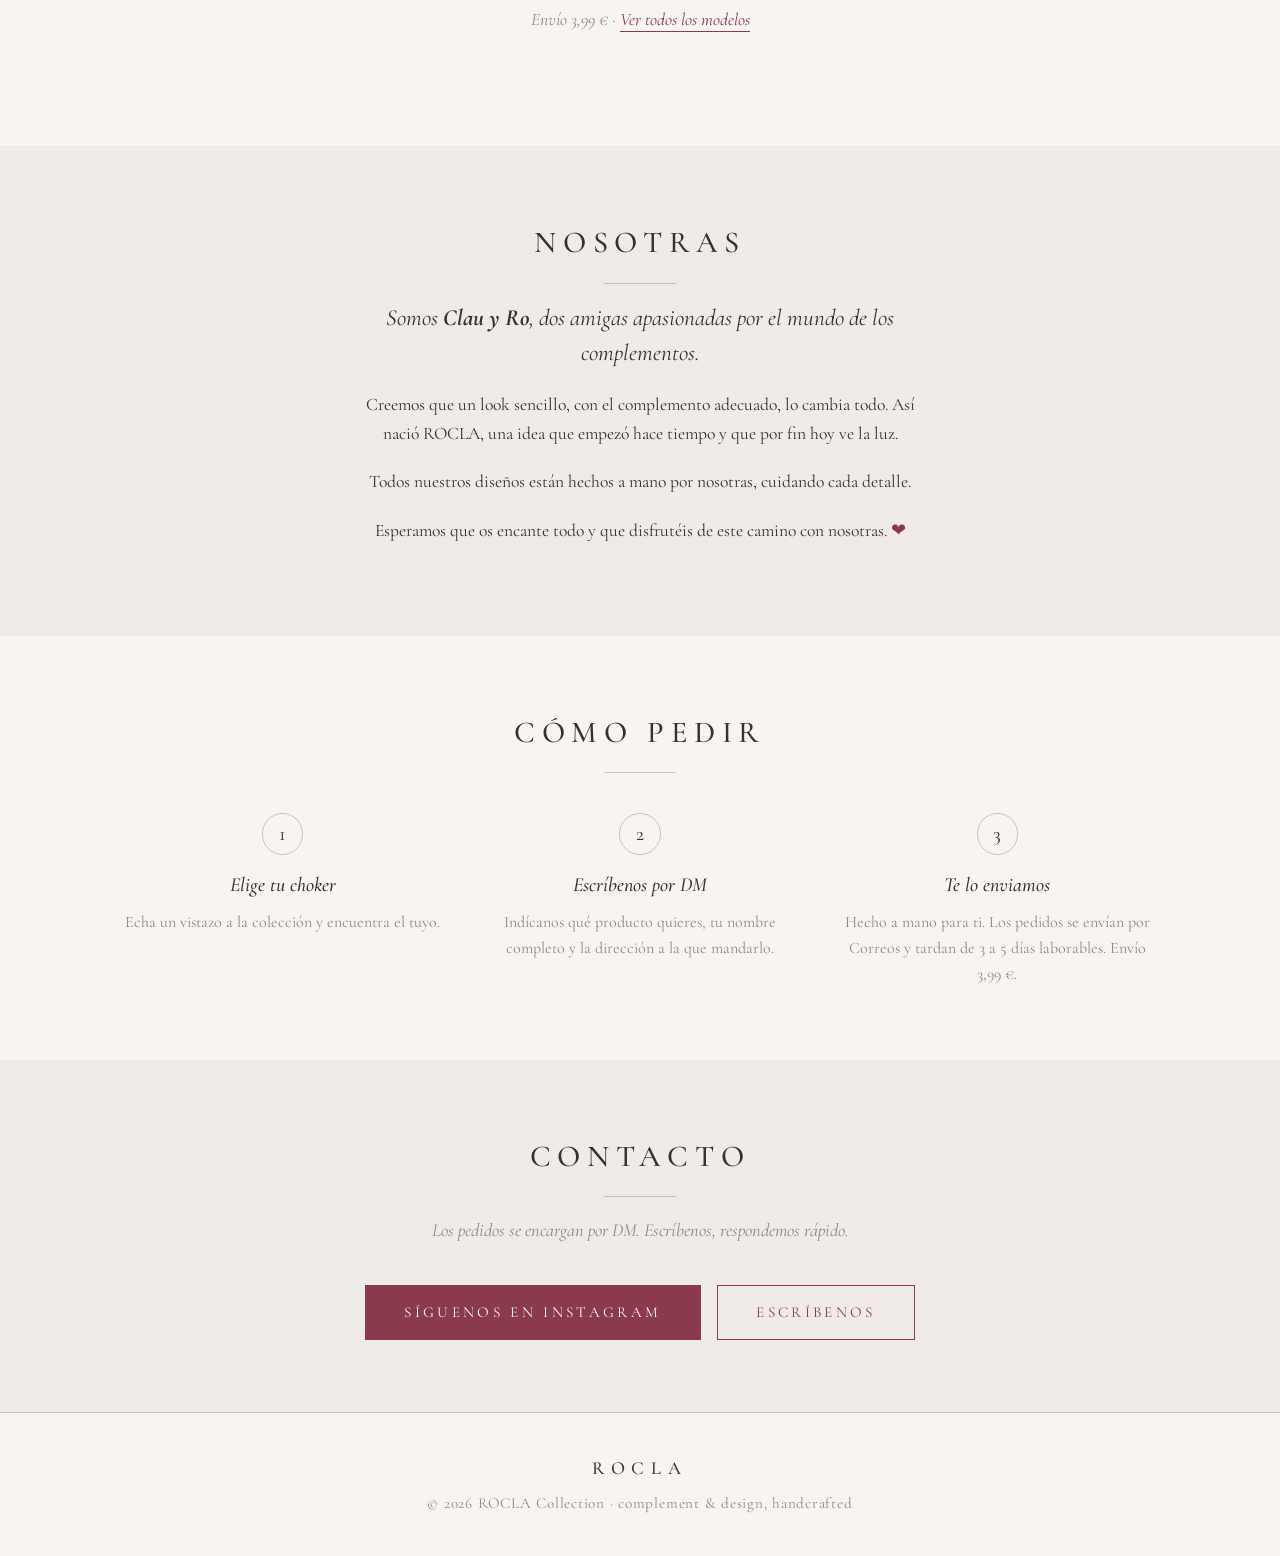
==== commit 5bdf8018: "Integrate product photos, style-guide retheme, hero video, 'choker' naming - Real product photos (op" ====
--- a/index.html
+++ b/index.html
@@ -17,7 +17,7 @@
 
   <link rel="preconnect" href="https://fonts.googleapis.com">
   <link rel="preconnect" href="https://fonts.gstatic.com" crossorigin>
-  <link href="https://fonts.googleapis.com/css2?family=Playfair+Display:ital,wght@0,400;0,500;1,400&family=Jost:wght@300;400;500&display=swap" rel="stylesheet">
+  <link href="https://fonts.googleapis.com/css2?family=Cormorant+Garamond:ital,wght@0,400;0,500;0,600;1,400;1,500&display=swap" rel="stylesheet">
 
   <link rel="stylesheet" href="styles.css">
 </head>
@@ -40,9 +40,15 @@
 
   <!-- ============ Hero ============ -->
   <section class="hero" id="inicio">
-    <img class="hero-logo" src="images/logo-circle.png" alt="ROCLA Collection — logotipo">
-    <p class="hero-tagline">Un look sencillo, con el complemento adecuado,<br>lo cambia&nbsp;todo.</p>
-    <p class="hero-sub">Complementos hechos a mano</p>
+    <video class="hero-video" autoplay muted loop playsinline preload="auto" poster="images/video-poster.jpg" aria-hidden="true">
+      <source src="images/video.mp4" type="video/mp4">
+      <source src="images/video.webm" type="video/webm">
+    </video>
+    <div class="hero-veil" aria-hidden="true"></div>
+    <h1 class="hero-wordmark">ROCLA</h1>
+    <hr class="hero-rule">
+    <p class="hero-tagline">Un look sencillo, con el complemento adecuado, lo cambia&nbsp;todo.</p>
+    <p class="hero-sub">Diseños hechos a mano</p>
     <a class="btn" href="coleccion.html">Ver la colección</a>
   </section>
 
@@ -55,17 +61,17 @@
       <button class="carousel-arrow prev" id="carouselPrev" aria-label="Anterior">&#8249;</button>
       <div class="carousel-track" id="carouselTrack">
         <a class="slide" href="coleccion.html#organza">
-          <img src="images/organza-gris.svg" alt="Línea Organza — chokers de organza con apliques bordados" loading="lazy">
+          <img src="images/products/organza-gris-1.jpg" alt="Línea Organza — choker de organza gris con aplique floral bordado, puesto" loading="lazy">
           <h3>Organza</h3>
           <p class="slide-price">20,99&nbsp;€</p>
         </a>
         <a class="slide" href="coleccion.html#terciopelo">
-          <img src="images/terciopelo-negro.svg" alt="Línea Terciopelo — chokers de terciopelo" loading="lazy">
+          <img src="images/products/terciopelo-azul-1.jpg" alt="Línea Terciopelo — choker de terciopelo azul con detalle plateado, puesto" loading="lazy">
           <h3>Terciopelo</h3>
           <p class="slide-price">20,99&nbsp;€</p>
         </a>
         <a class="slide" href="coleccion.html#flores">
-          <img src="images/flor-roja.svg" alt="Línea Flores — chokers con flores de tela hechas a mano" loading="lazy">
+          <img src="images/products/flor-rosa-1.jpg" alt="Línea Flores — choker con flor de tela rosa y cinta larga, puesto" loading="lazy">
           <h3>Flores</h3>
           <p class="slide-price">23,99&nbsp;€</p>
         </a>
@@ -93,18 +99,18 @@
     <ol class="steps">
       <li>
         <span class="step-num">1</span>
-        <h3>Elige tu modelo</h3>
-        <p>Echa un vistazo a la colección y encuentra tu choquer.</p>
+        <h3>Elige tu choker</h3>
+        <p>Echa un vistazo a la colección y encuentra el tuyo.</p>
       </li>
       <li>
         <span class="step-num">2</span>
-        <h3>Escríbenos</h3>
-        <p>Por Instagram o WhatsApp, como prefieras.</p>
+        <h3>Escríbenos por DM</h3>
+        <p>Indícanos qué producto quieres, tu nombre completo y la dirección a la que mandarlo.</p>
       </li>
       <li>
         <span class="step-num">3</span>
-        <h3>Lo hacemos a mano para ti</h3>
-        <p>Cada pieza se hace con mimo. Envío 3,99&nbsp;€ a toda España.</p>
+        <h3>Te lo enviamos</h3>
+        <p>Hecho a mano para ti. Los pedidos se envían por Correos y tardan de 3 a 5 días laborables. Envío 3,99&nbsp;€.</p>
       </li>
     </ol>
   </section>
@@ -112,7 +118,7 @@
   <!-- ============ Contacto ============ -->
   <section class="section section-alt" id="contacto">
     <h2>Contacto</h2>
-    <p class="section-intro">Los pedidos se hacen por mensaje directo. Escríbenos, respondemos rápido.</p>
+    <p class="section-intro">Los pedidos se encargan por DM. Escríbenos, respondemos rápido.</p>
     <div class="contact-links">
       <a class="btn" href="https://instagram.com/roclacollection" target="_blank" rel="noopener">Síguenos en Instagram</a>
       <a class="btn btn-outline whatsapp-cta" href="https://ig.me/m/roclacollection" target="_blank" rel="noopener">Escríbenos</a>
--- a/styles.css
+++ b/styles.css
@@ -1,12 +1,15 @@
-/* ROCLA Collection — design tokens (WEBSITE_PLAN.md §3) */
+/* ROCLA Collection — tokens from the founders' style guide:
+   pale warm paper, elegant serif with italics, hairline rules,
+   logo burgundy reserved for key accents (prices, links, CTA). */
 :root {
-  --burgundy: #8a3a4a;
-  --burgundy-dark: #6f2e3c;
-  --bg: #faf6f1;
-  --text: #1a1a1a;
-  --muted: #8c8480;
-  --serif: "Playfair Display", Georgia, serif;
-  --sans: "Jost", "Helvetica Neue", Arial, sans-serif;
+  --wine: #8a3a4a;
+  --wine-dark: #6f2e3c;
+  --bg: #f7f4f1;
+  --bg-alt: #f0ebe6;
+  --text: #35312e;
+  --muted: #8f8781;
+  --hairline: rgba(53, 49, 46, 0.25);
+  --serif: "Cormorant Garamond", Georgia, serif;
 }
 
 * { box-sizing: border-box; margin: 0; padding: 0; }
@@ -14,23 +17,34 @@
 html { scroll-behavior: smooth; }
 
 body {
-  font-family: var(--sans);
-  font-weight: 300;
+  font-family: var(--serif);
+  font-weight: 400;
+  font-size: 1.1rem;
   color: var(--text);
   background: var(--bg);
-  line-height: 1.6;
+  line-height: 1.65;
 }
 
 img { max-width: 100%; display: block; }
 
-h1, h2, h3 { font-family: var(--serif); font-weight: 500; }
+h1, h2, h3 { font-weight: 500; }
 
 h2 {
-  font-size: 2rem;
-  text-align: center;
-  letter-spacing: 0.12em;
-  text-transform: uppercase;
-  margin-bottom: 0.75rem;
+  font-size: 1.9rem;
+  text-align: center;
+  letter-spacing: 0.22em;
+  text-transform: uppercase;
+  margin-bottom: 1.1rem;
+}
+
+/* hairline rule under section titles, like the style guide wordmark */
+h2::after {
+  content: "";
+  display: block;
+  width: 72px;
+  height: 1px;
+  background: var(--hairline);
+  margin: 0.9rem auto 0;
 }
 
 /* ---------- Header ---------- */
@@ -42,22 +56,23 @@
   align-items: center;
   justify-content: space-between;
   padding: 0.9rem 1.25rem;
-  background: rgba(250, 246, 241, 0.92);
+  background: rgba(247, 244, 241, 0.94);
   backdrop-filter: blur(6px);
-  border-bottom: 1px solid rgba(140, 132, 128, 0.18);
+  border-bottom: 1px solid var(--hairline);
 }
 
 .brand {
   font-family: var(--serif);
-  font-size: 1.35rem;
-  letter-spacing: 0.35em;
+  font-size: 1.4rem;
+  font-weight: 500;
+  letter-spacing: 0.38em;
   text-decoration: none;
   color: var(--text);
 }
 
 .site-nav a {
-  font-size: 0.85rem;
-  letter-spacing: 0.18em;
+  font-size: 0.95rem;
+  letter-spacing: 0.2em;
   text-transform: uppercase;
   text-decoration: none;
   color: var(--text);
@@ -65,7 +80,7 @@
   transition: color 0.2s;
 }
 
-.site-nav a:hover, .site-nav a:focus { color: var(--burgundy); }
+.site-nav a:hover, .site-nav a:focus { color: var(--wine); }
 
 .nav-toggle {
   display: none;
@@ -78,93 +93,217 @@
 .nav-toggle span {
   display: block;
   width: 22px;
-  height: 2px;
+  height: 1px;
   background: var(--text);
-  margin: 5px 0;
-  transition: transform 0.25s;
-}
-
-/* ---------- Hero ---------- */
+  margin: 6px 0;
+}
+
+/* ---------- Hero (looping video backdrop) ---------- */
 .hero {
-  min-height: 82vh;
+  position: relative;
+  min-height: 88vh;
   display: flex;
   flex-direction: column;
   align-items: center;
   justify-content: center;
   text-align: center;
   padding: 3rem 1.5rem;
-}
-
-.hero-logo {
-  width: 190px;
-  height: 190px;
-  border-radius: 50%;
-  box-shadow: 0 12px 40px rgba(138, 58, 74, 0.25);
-  margin-bottom: 2rem;
+  overflow: hidden;
+}
+
+.hero-video {
+  position: absolute;
+  inset: 0;
+  width: 100%;
+  height: 100%;
+  object-fit: cover;
+  z-index: 0;
+}
+
+/* pale wash so the type stays readable over the footage */
+.hero-veil {
+  position: absolute;
+  inset: 0;
+  background: linear-gradient(
+    rgba(247, 244, 241, 0.88),
+    rgba(247, 244, 241, 0.66) 45%,
+    rgba(247, 244, 241, 0.88)
+  );
+  z-index: 1;
+}
+
+.hero > :not(.hero-video):not(.hero-veil) { position: relative; z-index: 2; }
+
+.hero-wordmark {
+  font-size: clamp(3rem, 10vw, 4.8rem);
+  font-weight: 500;
+  letter-spacing: 0.32em;
+  margin-right: -0.32em; /* optical centering of tracked caps */
+}
+
+.hero-rule {
+  width: 110px;
+  height: 1px;
+  background: var(--hairline);
+  border: none;
+  margin: 1.2rem auto 1.6rem;
 }
 
 .hero-tagline {
-  font-family: var(--serif);
   font-style: italic;
-  font-size: 1.4rem;
+  font-size: 1.45rem;
   line-height: 1.5;
-  max-width: 34ch;
+  max-width: 36ch;
   margin-bottom: 0.6rem;
 }
 
 .hero-sub {
   color: var(--muted);
-  letter-spacing: 0.25em;
-  text-transform: uppercase;
-  font-size: 0.8rem;
-  margin-bottom: 2.2rem;
+  letter-spacing: 0.28em;
+  text-transform: uppercase;
+  font-size: 0.85rem;
+  margin-bottom: 2.4rem;
 }
 
 /* ---------- Buttons ---------- */
 .btn {
   display: inline-block;
-  background: var(--burgundy);
-  color: #fff;
-  text-decoration: none;
-  font-size: 0.85rem;
-  letter-spacing: 0.2em;
-  text-transform: uppercase;
-  padding: 0.9rem 2.2rem;
-  border-radius: 2rem;
-  transition: background 0.2s;
-}
-
-.btn:hover, .btn:focus { background: var(--burgundy-dark); }
-
-.btn-outline {
-  background: transparent;
-  color: var(--burgundy);
-  border: 1px solid var(--burgundy);
-}
-
-.btn-outline:hover, .btn-outline:focus { background: var(--burgundy); color: #fff; }
+  background: var(--wine);
+  color: #fdfbfa;
+  text-decoration: none;
+  font-size: 0.95rem;
+  letter-spacing: 0.22em;
+  text-transform: uppercase;
+  padding: 0.85rem 2.4rem;
+  border: 1px solid var(--wine);
+  transition: background 0.2s, color 0.2s;
+}
+
+.btn:hover, .btn:focus { background: var(--wine-dark); border-color: var(--wine-dark); }
+
+.btn-outline { background: transparent; color: var(--wine); }
+
+.btn-outline:hover, .btn-outline:focus { background: var(--wine); color: #fdfbfa; }
 
 /* ---------- Sections ---------- */
 .section { padding: 4.5rem 1.25rem; max-width: 1080px; margin: 0 auto; }
 
-.section-alt {
-  max-width: none;
-  background: #f3ece4;
-}
+.section-alt { max-width: none; background: var(--bg-alt); }
 
 .section-alt > * { max-width: 1080px; margin-left: auto; margin-right: auto; }
 
 .section-intro {
   text-align: center;
+  font-style: italic;
+  font-size: 1.15rem;
   color: var(--muted);
   margin-bottom: 2.5rem;
 }
 
-/* ---------- Collection grid ---------- */
+/* ---------- Carousel (portada) ---------- */
+.carousel {
+  position: relative;
+  display: flex;
+  align-items: center;
+  gap: 0.5rem;
+}
+
+.carousel-track {
+  display: flex;
+  gap: 1.25rem;
+  overflow-x: auto;
+  scroll-snap-type: x mandatory;
+  scroll-behavior: smooth;
+  -webkit-overflow-scrolling: touch;
+  scrollbar-width: none;
+  flex: 1;
+}
+
+.carousel-track::-webkit-scrollbar { display: none; }
+
+.slide {
+  flex: 0 0 min(78%, 320px);
+  scroll-snap-align: center;
+  text-decoration: none;
+  color: var(--text);
+  text-align: center;
+}
+
+.slide img {
+  width: 100%;
+  aspect-ratio: 4 / 5;
+  object-fit: cover;
+  object-position: top;
+  transition: transform 0.4s ease;
+}
+
+.slide:hover img, .slide:focus img { transform: scale(1.02); }
+
+.slide h3 {
+  font-size: 1.35rem;
+  letter-spacing: 0.2em;
+  text-transform: uppercase;
+  margin-top: 1.1rem;
+}
+
+.slide-price { font-style: italic; color: var(--wine); font-size: 1.05rem; }
+
+.carousel-arrow {
+  flex: 0 0 auto;
+  background: none;
+  border: 1px solid var(--hairline);
+  color: var(--text);
+  width: 2.4rem;
+  height: 2.4rem;
+  border-radius: 50%;
+  font-size: 1.4rem;
+  line-height: 1;
+  cursor: pointer;
+  transition: border-color 0.2s, color 0.2s;
+}
+
+.carousel-arrow:hover, .carousel-arrow:focus { border-color: var(--wine); color: var(--wine); }
+
+/* ---------- Collection page ---------- */
+.page-head { padding-bottom: 0.5rem; }
+
+.page-title {
+  font-size: 2.3rem;
+  text-align: center;
+  letter-spacing: 0.22em;
+  text-transform: uppercase;
+  margin-bottom: 1.1rem;
+}
+
+.page-title::after {
+  content: "";
+  display: block;
+  width: 72px;
+  height: 1px;
+  background: var(--hairline);
+  margin: 0.9rem auto 0;
+}
+
+.linea { padding-top: 2.5rem; padding-bottom: 2.5rem; }
+
+.linea h2 { font-size: 1.5rem; }
+
+.price { font-style: italic; color: var(--wine); font-size: 1.1rem; margin-bottom: 0.7rem; }
+
+.text-link {
+  color: var(--wine);
+  text-decoration: none;
+  border-bottom: 1px solid var(--wine);
+  padding-bottom: 1px;
+}
+
+.text-link:hover, .text-link:focus { color: var(--wine-dark); border-color: var(--wine-dark); }
+
+/* ---------- Product grid ---------- */
 .grid {
   display: grid;
   grid-template-columns: repeat(auto-fill, minmax(250px, 1fr));
-  gap: 2rem 1.5rem;
+  gap: 2.5rem 1.5rem;
 }
 
 .card { text-align: center; }
@@ -176,7 +315,6 @@
   padding: 0;
   cursor: zoom-in;
   background: none;
-  border-radius: 4px;
   overflow: hidden;
 }
 
@@ -184,145 +322,50 @@
   width: 100%;
   aspect-ratio: 4 / 5;
   object-fit: cover;
+  object-position: top;
   transition: transform 0.4s ease;
 }
 
-.card-photo:hover img, .card-photo:focus img { transform: scale(1.03); }
+.card-photo:hover img, .card-photo:focus img { transform: scale(1.02); }
 
 .card h3 {
-  font-size: 1.15rem;
-  margin: 1rem 0 0.25rem;
-  letter-spacing: 0.05em;
-}
-
-.card p { font-size: 0.9rem; color: var(--muted); margin-bottom: 0.75rem; }
+  font-style: italic;
+  font-weight: 500;
+  font-size: 1.3rem;
+  margin: 1rem 0 0.15rem;
+}
 
 .pedir {
   display: inline-block;
-  color: var(--burgundy);
-  text-decoration: none;
-  font-size: 0.85rem;
-  letter-spacing: 0.2em;
-  text-transform: uppercase;
-  border-bottom: 1px solid var(--burgundy);
+  color: var(--wine);
+  text-decoration: none;
+  font-size: 0.9rem;
+  letter-spacing: 0.22em;
+  text-transform: uppercase;
+  border-bottom: 1px solid var(--wine);
   padding-bottom: 2px;
   transition: color 0.2s, border-color 0.2s;
 }
 
-.pedir:hover, .pedir:focus { color: var(--burgundy-dark); border-color: var(--burgundy-dark); }
+.pedir:hover, .pedir:focus { color: var(--wine-dark); border-color: var(--wine-dark); }
 
 .grid-note {
   text-align: center;
   color: var(--muted);
   font-style: italic;
-  margin-top: 2.5rem;
-}
-
-/* ---------- Carousel (portada) ---------- */
-.carousel {
-  position: relative;
-  display: flex;
-  align-items: center;
-  gap: 0.5rem;
-}
-
-.carousel-track {
-  display: flex;
-  gap: 1.25rem;
-  overflow-x: auto;
-  scroll-snap-type: x mandatory;
-  scroll-behavior: smooth;
-  -webkit-overflow-scrolling: touch;
-  scrollbar-width: none;
-  flex: 1;
-}
-
-.carousel-track::-webkit-scrollbar { display: none; }
-
-.slide {
-  flex: 0 0 min(78%, 320px);
-  scroll-snap-align: center;
-  text-decoration: none;
-  color: var(--text);
-  text-align: center;
-}
-
-.slide img {
-  width: 100%;
-  aspect-ratio: 4 / 5;
-  object-fit: cover;
-  border-radius: 4px;
-  transition: transform 0.4s ease;
-}
-
-.slide:hover img, .slide:focus img { transform: scale(1.03); }
-
-.slide h3 {
-  font-size: 1.3rem;
-  letter-spacing: 0.15em;
-  text-transform: uppercase;
-  margin-top: 1rem;
-}
-
-.slide-price { color: var(--muted); font-size: 0.9rem; }
-
-.carousel-arrow {
-  flex: 0 0 auto;
-  background: none;
-  border: 1px solid var(--burgundy);
-  color: var(--burgundy);
-  width: 2.4rem;
-  height: 2.4rem;
-  border-radius: 50%;
-  font-size: 1.4rem;
-  line-height: 1;
-  cursor: pointer;
-  transition: background 0.2s, color 0.2s;
-}
-
-.carousel-arrow:hover, .carousel-arrow:focus { background: var(--burgundy); color: #fff; }
-
-/* ---------- Collection page ---------- */
-.page-head { padding-bottom: 0.5rem; }
-
-.page-title {
-  font-size: 2.2rem;
-  text-align: center;
-  letter-spacing: 0.12em;
-  text-transform: uppercase;
-  margin-bottom: 0.75rem;
-}
-
-.linea { padding-top: 2.5rem; padding-bottom: 2.5rem; }
-
-.linea h2 { font-size: 1.5rem; }
-
-.price { color: var(--text); font-weight: 400; margin-bottom: 0.75rem; }
-
-.text-link {
-  color: var(--burgundy);
-  text-decoration: none;
-  border-bottom: 1px solid var(--burgundy);
-  padding-bottom: 1px;
-}
-
-.text-link:hover, .text-link:focus { color: var(--burgundy-dark); border-color: var(--burgundy-dark); }
+  font-size: 1.1rem;
+  margin: 2.5rem auto;
+  padding: 0 1.25rem;
+}
 
 /* ---------- Nosotras ---------- */
-.nosotras-inner {
-  max-width: 560px;
-  text-align: center;
-}
+.nosotras-inner { max-width: 580px; text-align: center; }
 
 .nosotras-inner p { margin-bottom: 1.2rem; }
 
-.nosotras-inner .lead {
-  font-family: var(--serif);
-  font-size: 1.3rem;
-  line-height: 1.5;
-}
-
-.heart { color: var(--burgundy); }
+.nosotras-inner .lead { font-size: 1.45rem; font-style: italic; line-height: 1.5; }
+
+.heart { color: var(--wine); }
 
 /* ---------- Steps ---------- */
 .steps {
@@ -341,15 +384,14 @@
   width: 2.6rem;
   height: 2.6rem;
   border-radius: 50%;
-  border: 1px solid var(--burgundy);
-  color: var(--burgundy);
-  font-family: var(--serif);
-  font-size: 1.2rem;
+  border: 1px solid var(--hairline);
+  color: var(--text);
+  font-size: 1.25rem;
   margin-bottom: 0.9rem;
 }
 
-.steps h3 { font-size: 1.1rem; margin-bottom: 0.4rem; }
-.steps p { font-size: 0.9rem; color: var(--muted); }
+.steps h3 { font-size: 1.25rem; font-style: italic; margin-bottom: 0.4rem; }
+.steps p { font-size: 1rem; color: var(--muted); }
 
 /* ---------- Contact ---------- */
 .contact-links {
@@ -366,17 +408,17 @@
   align-items: center;
   gap: 0.5rem;
   padding: 2.5rem 1.25rem;
-  border-top: 1px solid rgba(140, 132, 128, 0.18);
+  border-top: 1px solid var(--hairline);
   color: var(--muted);
-  font-size: 0.8rem;
+  font-size: 0.95rem;
   letter-spacing: 0.05em;
   text-align: center;
 }
 
 .brand-mark {
-  font-family: var(--serif);
-  font-size: 1.1rem;
-  letter-spacing: 0.35em;
+  font-size: 1.15rem;
+  font-weight: 500;
+  letter-spacing: 0.38em;
   color: var(--text);
 }
 
@@ -387,18 +429,14 @@
   position: fixed;
   inset: 0;
   z-index: 50;
-  background: rgba(26, 26, 26, 0.92);
+  background: rgba(38, 34, 32, 0.92);
   display: flex;
   align-items: center;
   justify-content: center;
   padding: 1.5rem;
 }
 
-.lightbox img {
-  max-height: 88vh;
-  max-width: 100%;
-  border-radius: 4px;
-}
+.lightbox img { max-height: 88vh; max-width: 100%; }
 
 .lightbox-close {
   position: absolute;
@@ -423,15 +461,20 @@
     left: 0;
     right: 0;
     background: var(--bg);
-    border-bottom: 1px solid rgba(140, 132, 128, 0.18);
+    border-bottom: 1px solid var(--hairline);
     padding: 1rem 1.25rem 1.5rem;
   }
 
   .site-nav.open { display: flex; flex-direction: column; gap: 1rem; }
   .site-nav a { margin: 0; }
 
-  .hero { min-height: 74vh; }
-  .hero-logo { width: 150px; height: 150px; }
+  .hero { min-height: 78vh; }
   h2 { font-size: 1.6rem; }
   .section { padding: 3.5rem 1.25rem; }
 }
+
+/* Respect reduced-motion: hide the video, keep the pale backdrop */
+@media (prefers-reduced-motion: reduce) {
+  html { scroll-behavior: auto; }
+  .hero-video { display: none; }
+}
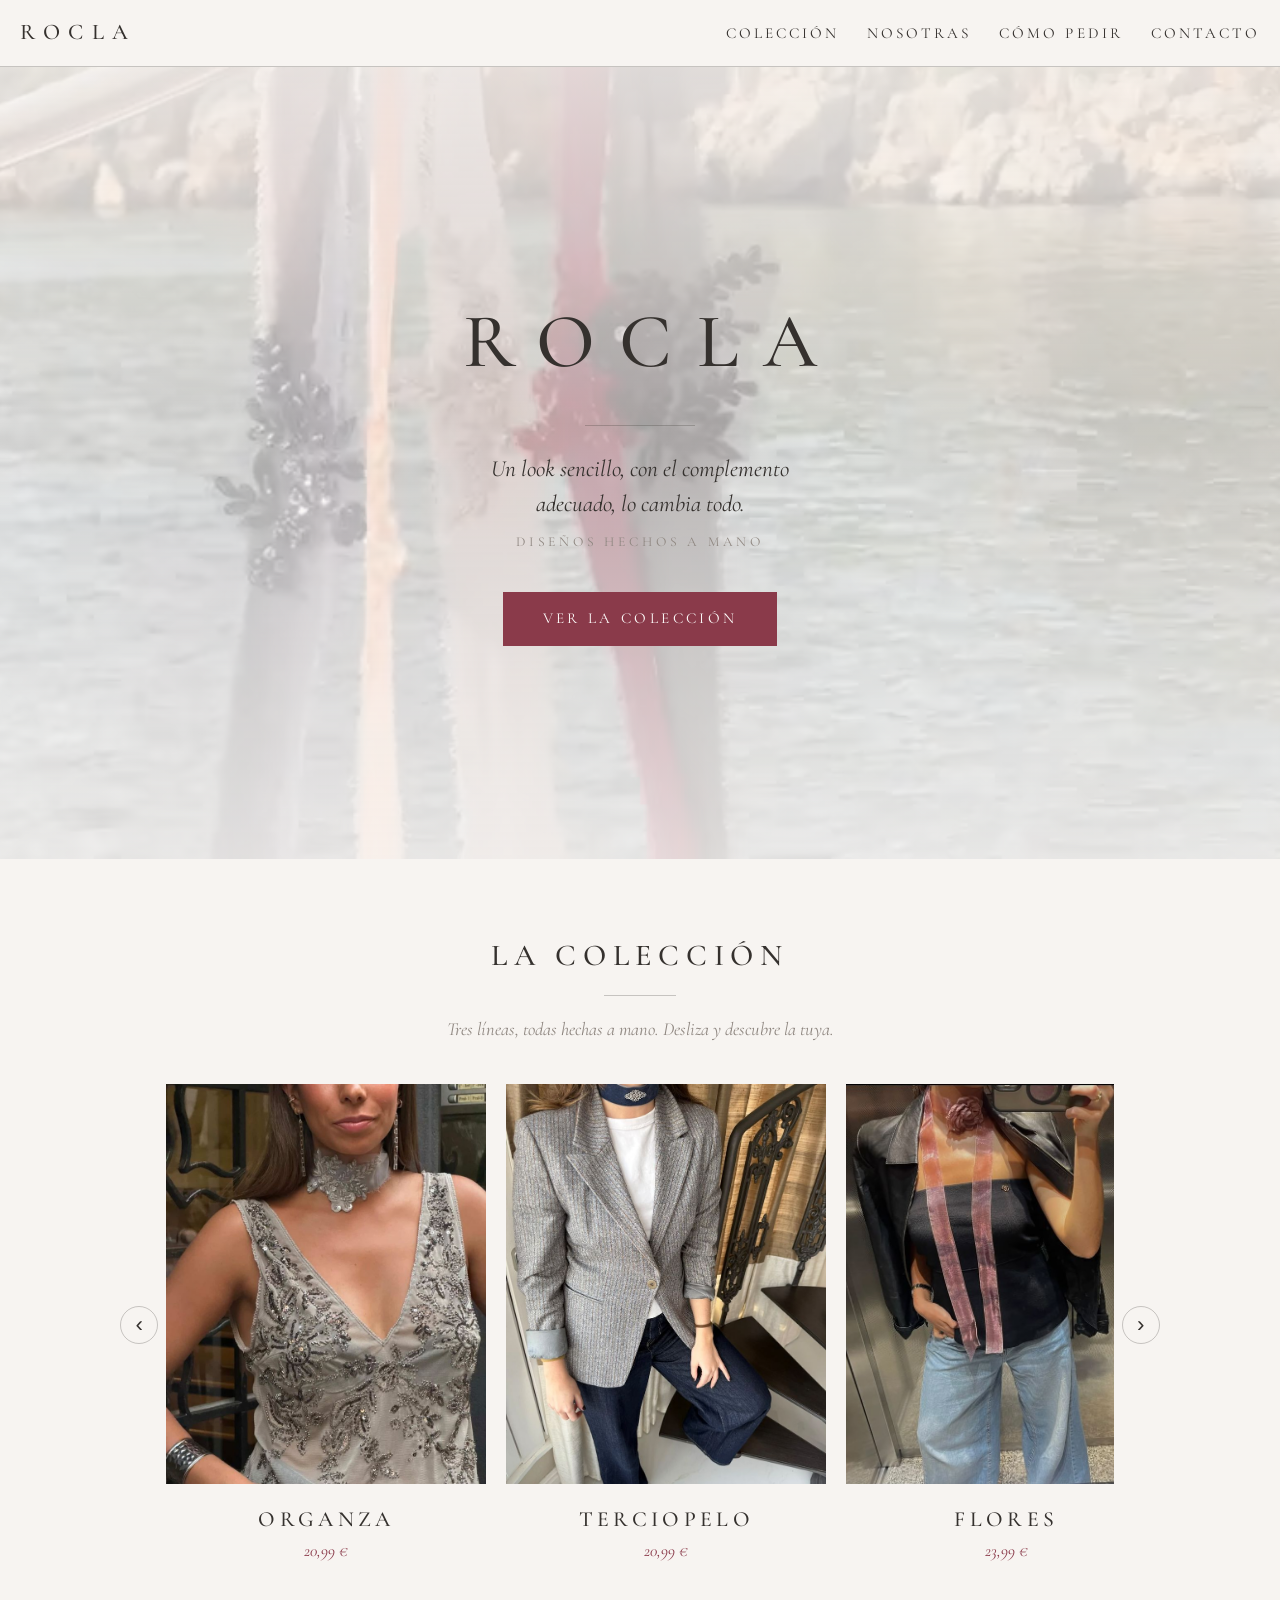
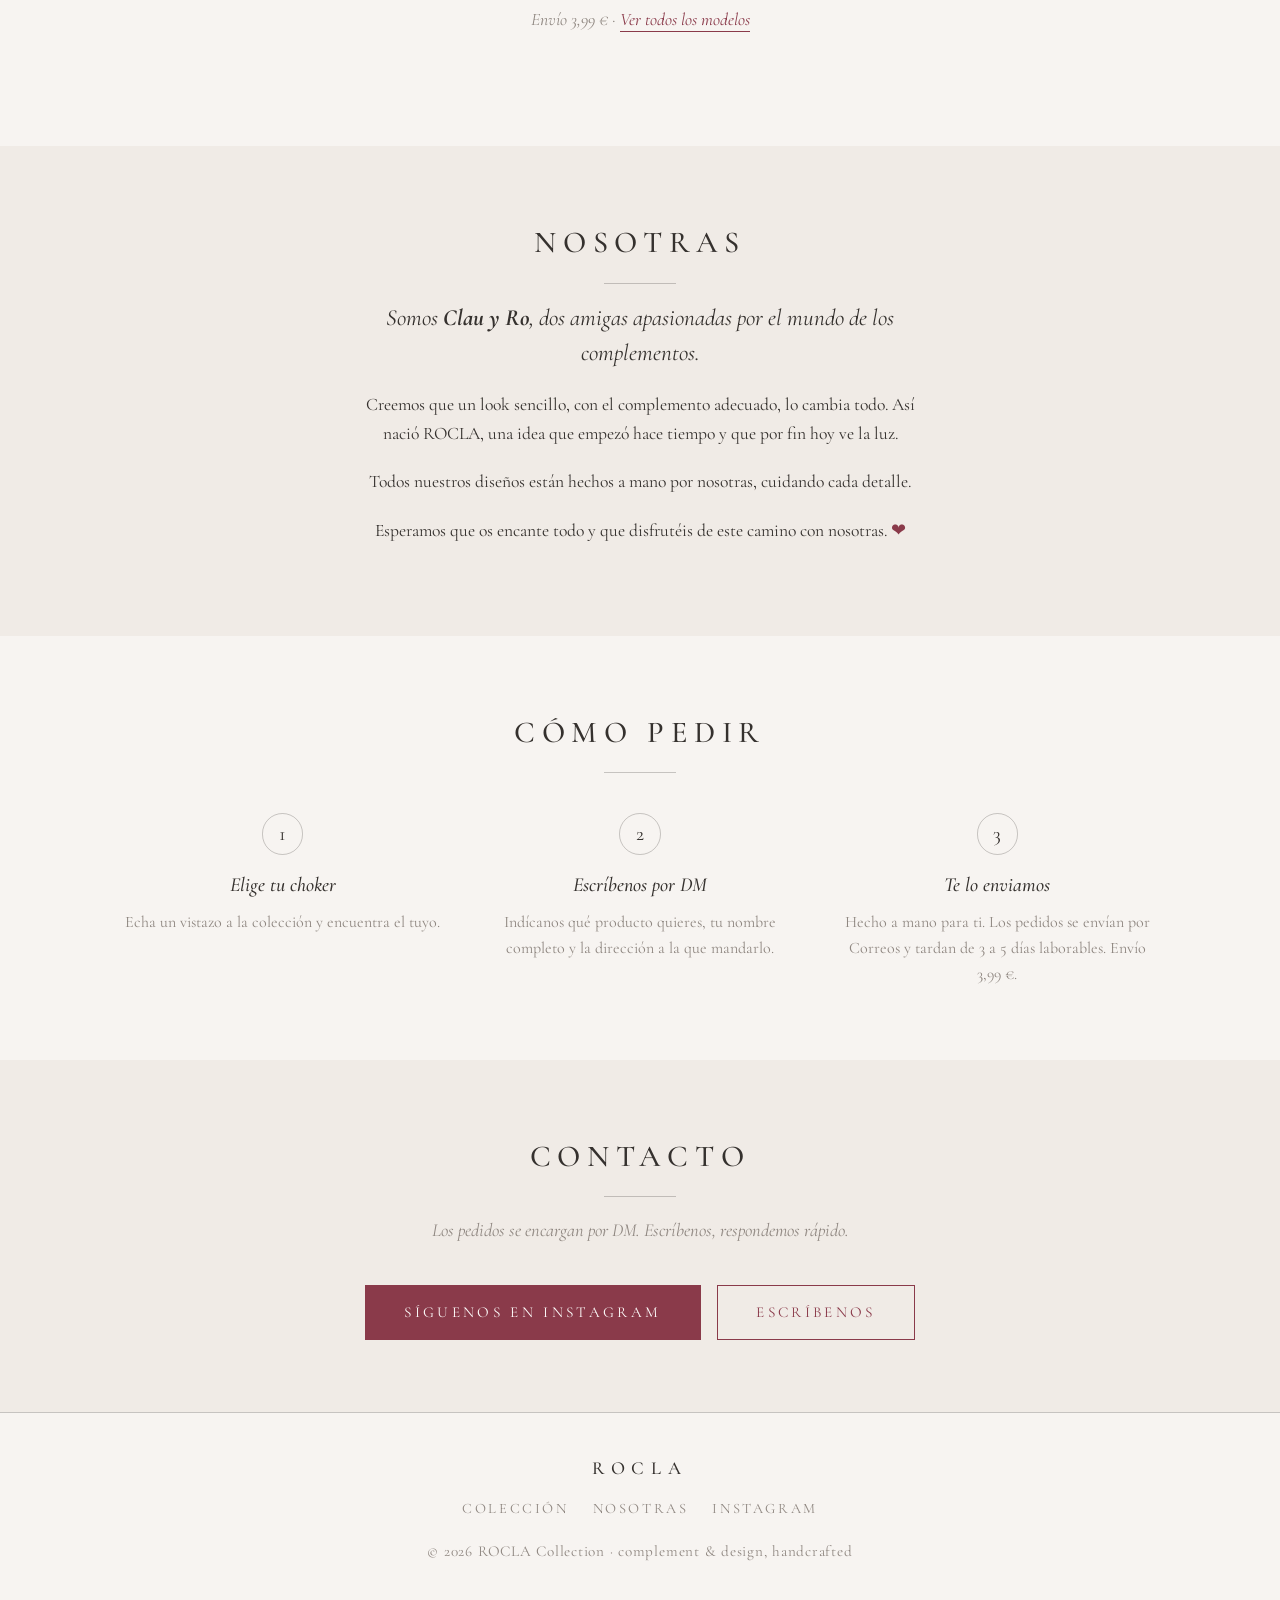
==== commit 0dea1c6e: "UX flow pass: self-contained collection page, anchor offsets, footer nav - Collection page gets its " ====
--- a/index.html
+++ b/index.html
@@ -24,7 +24,7 @@
 <body>
 
 <header class="site-header">
-  <a class="brand" href="index.html">ROCLA</a>
+  <a class="brand" href="#inicio">ROCLA</a>
   <nav class="site-nav" id="nav">
     <a href="coleccion.html">Colección</a>
     <a href="#nosotras">Nosotras</a>
@@ -129,6 +129,11 @@
 
 <footer class="site-footer">
   <span class="brand-mark">ROCLA</span>
+  <nav class="footer-links">
+    <a href="coleccion.html">Colección</a>
+    <a href="#nosotras">Nosotras</a>
+    <a href="https://instagram.com/roclacollection" target="_blank" rel="noopener">Instagram</a>
+  </nav>
   <span>© <span id="year">2026</span> ROCLA Collection · complement &amp; design, handcrafted</span>
 </footer>
 
--- a/styles.css
+++ b/styles.css
@@ -16,6 +16,9 @@
 
 html { scroll-behavior: smooth; }
 
+/* anchor targets land below the sticky header */
+[id] { scroll-margin-top: 84px; }
+
 body {
   font-family: var(--serif);
   font-weight: 400;
@@ -422,6 +425,23 @@
   color: var(--text);
 }
 
+.footer-links {
+  display: flex;
+  gap: 1.5rem;
+  margin: 0.4rem 0 0.6rem;
+}
+
+.footer-links a {
+  color: var(--muted);
+  text-decoration: none;
+  font-size: 0.9rem;
+  letter-spacing: 0.18em;
+  text-transform: uppercase;
+  transition: color 0.2s;
+}
+
+.footer-links a:hover, .footer-links a:focus { color: var(--wine); }
+
 /* ---------- Lightbox ---------- */
 .lightbox[hidden] { display: none; }
 
